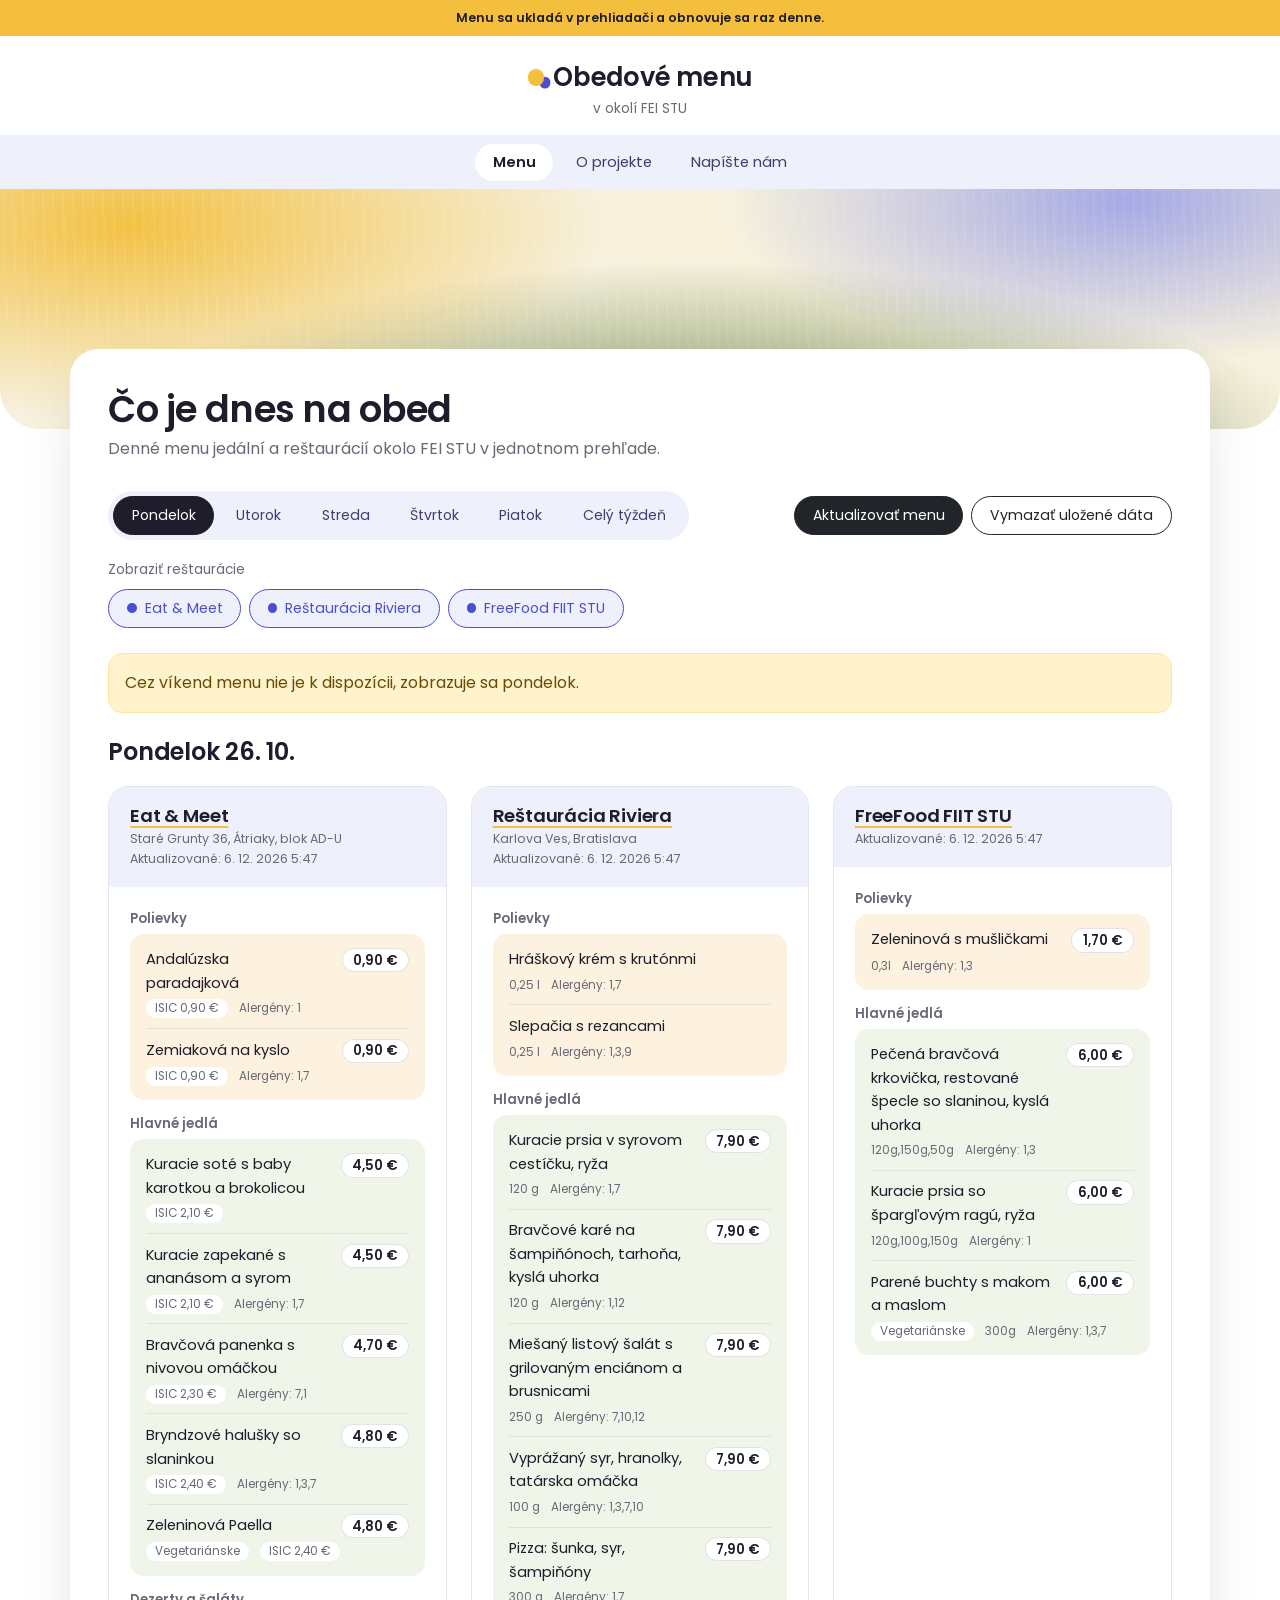
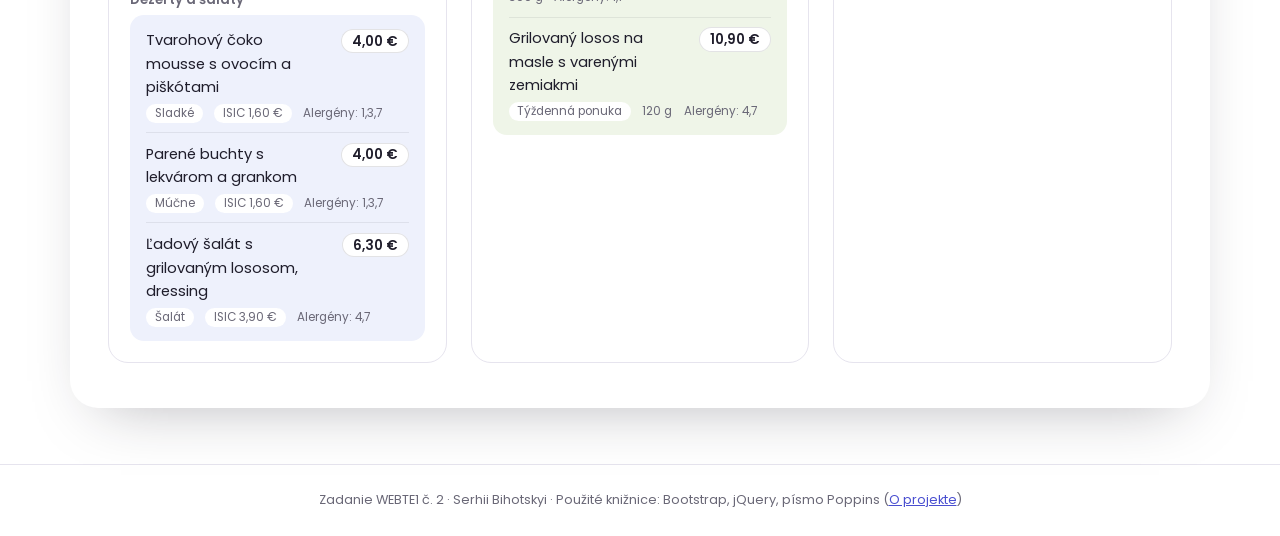
==== index.html @ c22cf991 "create end-to-end project" ====
<!DOCTYPE html>
<html lang="sk">
<head>
  <meta charset="utf-8">
  <meta name="viewport" content="width=device-width, initial-scale=1">
  <title>Obedové menu v okolí FEI STU</title>
  <meta name="description" content="Denné menu jedální a reštaurácií v okolí FEI STU na jednom mieste.">
  <link rel="icon" href="img/favicon.svg" type="image/svg+xml">
  <link rel="stylesheet" href="lib/bootstrap.min.css">
  <link rel="stylesheet" href="css/style.css">
</head>
<body>
  <div class="topbar">Menu sa ukladá v prehliadači a obnovuje sa raz denne.</div>
  <header class="site-header">
    <a class="brand" href="index.html">Obedové menu</a>
    <p class="tagline">v okolí FEI STU</p>
  </header>
  <nav class="site-nav" aria-label="Hlavná navigácia">
    <ul>
      <li><a href="index.html" aria-current="page">Menu</a></li>
      <li><a href="o-projekte.html">O projekte</a></li>
      <li><a href="o-projekte.html#napiste-nam">Napíšte nám</a></li>
    </ul>
  </nav>
  <div class="hero" aria-hidden="true"></div>

  <main class="container panel">
    <h1 class="page-title">Čo je dnes na obed</h1>
    <p class="lead-text">Denné menu jedální a reštaurácií okolo FEI STU v jednotnom prehľade.</p>

    <div class="toolbar">
      <div class="day-tabs" id="dayTabs" role="group" aria-label="Zobrazenie dňa">
        <button type="button" class="btn btn-day" data-day="0">Pondelok</button>
        <button type="button" class="btn btn-day" data-day="1">Utorok</button>
        <button type="button" class="btn btn-day" data-day="2">Streda</button>
        <button type="button" class="btn btn-day" data-day="3">Štvrtok</button>
        <button type="button" class="btn btn-day" data-day="4">Piatok</button>
        <button type="button" class="btn btn-day" data-day="all">Celý týždeň</button>
      </div>
      <div class="actions">
        <button type="button" class="btn btn-dark" id="btnUpdate">Aktualizovať menu</button>
        <button type="button" class="btn btn-outline-dark" id="btnClear">Vymazať uložené dáta</button>
      </div>
    </div>

    <fieldset class="filters">
      <legend>Zobraziť reštaurácie</legend>
      <div id="filters"></div>
    </fieldset>

    <div id="loader" class="loader d-none" role="status">
      <span class="spinner-border spinner-border-sm" aria-hidden="true"></span> Načítavam menu…
    </div>
    <div id="notice" class="alert alert-warning d-none" role="alert"></div>

    <h2 id="dayHeading" class="day-heading"></h2>
    <div id="menu" class="row g-4"></div>
  </main>

  <footer class="site-footer">
    <p>Zadanie WEBTE1 č. 2 · Serhii Bihotskyi · Použité knižnice: Bootstrap, jQuery, písmo Poppins (<a href="o-projekte.html">O projekte</a>)</p>
  </footer>

  <script src="lib/jquery.min.js"></script>
  <script src="js/app.js"></script>
</body>
</html>
---- css/style.css ----
@font-face {
  font-family: "Poppins";
  font-style: normal;
  font-weight: 400;
  font-display: swap;
  src: url("../fonts/poppins-latin-ext-400-normal.woff2") format("woff2");
  unicode-range: U+0100-02BA, U+02BD-02C5, U+02C7-02CC, U+02CE-02D7, U+02DD-02FF, U+0304, U+0308, U+0329, U+1D00-1DBF, U+1E00-1E9F, U+1EF2-1EFF, U+2020, U+20A0-20AB, U+20AD-20C0, U+2113, U+2C60-2C7F, U+A720-A7FF;
}
@font-face {
  font-family: "Poppins";
  font-style: normal;
  font-weight: 400;
  font-display: swap;
  src: url("../fonts/poppins-latin-400-normal.woff2") format("woff2");
  unicode-range: U+0000-00FF, U+0131, U+0152-0153, U+02BB-02BC, U+02C6, U+02DA, U+02DC, U+0304, U+0308, U+0329, U+2000-206F, U+20AC, U+2122, U+2191, U+2193, U+2212, U+2215, U+FEFF, U+FFFD;
}
@font-face {
  font-family: "Poppins";
  font-style: normal;
  font-weight: 600;
  font-display: swap;
  src: url("../fonts/poppins-latin-ext-600-normal.woff2") format("woff2");
  unicode-range: U+0100-02BA, U+02BD-02C5, U+02C7-02CC, U+02CE-02D7, U+02DD-02FF, U+0304, U+0308, U+0329, U+1D00-1DBF, U+1E00-1E9F, U+1EF2-1EFF, U+2020, U+20A0-20AB, U+20AD-20C0, U+2113, U+2C60-2C7F, U+A720-A7FF;
}
@font-face {
  font-family: "Poppins";
  font-style: normal;
  font-weight: 600;
  font-display: swap;
  src: url("../fonts/poppins-latin-600-normal.woff2") format("woff2");
  unicode-range: U+0000-00FF, U+0131, U+0152-0153, U+02BB-02BC, U+02C6, U+02DA, U+02DC, U+0304, U+0308, U+0329, U+2000-206F, U+20AC, U+2122, U+2191, U+2193, U+2212, U+2215, U+FEFF, U+FFFD;
}

:root {
  --mustard: #f3bf3c;
  --mustard-soft: #fcefc4;
  --ink: #1f1d2b;
  --muted: #6a6877;
  --lavender: #eef1fc;
  --indigo: #4a4fd0;
  --moss: #5d7a3a;
  --ochre: #b9772c;
  --line: #e6e4ee;
  --radius: 20px;
  --bs-body-font-family: "Poppins", "Helvetica Neue", Arial, sans-serif;
  --bs-body-color: var(--ink);
}

body { font-family: var(--bs-body-font-family); color: var(--ink); background: #fff; line-height: 1.6; }
a { color: var(--indigo); }
:focus-visible { outline: 3px solid var(--indigo); outline-offset: 2px; }

/* Hlavička */
.topbar { background: var(--mustard); text-align: center; font-size: 0.78rem; font-weight: 600; padding: 0.5rem 1rem; }
.site-header { text-align: center; padding: 1.3rem 1rem 1rem; }
.brand { display: inline-flex; align-items: center; font-size: 1.6rem; font-weight: 600; letter-spacing: -0.01em; color: var(--ink); text-decoration: none; }
.brand::before { content: ""; width: 0.65em; height: 0.65em; margin-right: 0.55rem; border-radius: 50%; background: var(--mustard); box-shadow: 0.35em 0.2em 0 -0.1em var(--indigo); }
.tagline { margin: 0; font-size: 0.85rem; color: var(--muted); }
.site-nav { position: sticky; top: 0; z-index: 20; background: var(--lavender); }
.site-nav ul { display: flex; flex-wrap: wrap; justify-content: center; gap: 0.3rem; list-style: none; margin: 0; padding: 0.55rem 1rem; }
.site-nav a { display: block; color: #3d3f6e; text-decoration: none; font-size: 0.92rem; padding: 0.4rem 1.1rem; border-radius: 999px; transition: background-color 0.15s; }
.site-nav a:hover { background: rgba(255, 255, 255, 0.7); }
.site-nav a[aria-current="page"] { background: #fff; color: var(--ink); font-weight: 600; }

/* Hero: farby zo vzoru (horčicová, levanduľová, machová) */
.hero {
  height: 240px;
  border-radius: 0 0 40px 40px;
  background:
    repeating-linear-gradient(88deg, rgba(255, 255, 255, 0.07) 0 2px, transparent 2px 10px),
    radial-gradient(60% 130% at 10% 15%, rgba(243, 191, 60, 0.95) 0, transparent 62%),
    radial-gradient(50% 110% at 88% 5%, rgba(112, 122, 235, 0.6) 0, transparent 62%),
    radial-gradient(75% 130% at 55% 115%, rgba(93, 122, 58, 0.9) 0, transparent 65%),
    #f6f0dc;
}
.panel { position: relative; background: #fff; max-width: 1140px; margin-top: -80px; margin-bottom: 3.5rem; padding: 2.4rem 2.4rem 2.8rem; border-radius: 28px; box-shadow: 0 24px 60px -30px rgba(31, 29, 43, 0.35); }
.page-title { font-size: 2.3rem; line-height: 1.15; font-weight: 600; letter-spacing: -0.02em; margin: 0 0 0.4rem; }
.lead-text { color: var(--muted); margin-bottom: 1.8rem; }

/* Ovládanie */
.toolbar { display: flex; flex-wrap: wrap; justify-content: space-between; align-items: center; gap: 1rem; margin-bottom: 1.2rem; }
.day-tabs { display: flex; flex-wrap: wrap; gap: 0.2rem; padding: 0.3rem; background: var(--lavender); border-radius: 999px; }
.actions, #filters { display: flex; flex-wrap: wrap; gap: 0.5rem; }
.btn { border-radius: 999px; font-size: 0.88rem; padding: 0.5rem 1.1rem; transition: background-color 0.15s, color 0.15s; }
.btn-day {
  --bs-btn-color: #3d3f6e;
  --bs-btn-bg: transparent;
  --bs-btn-border-color: transparent;
  --bs-btn-hover-color: var(--ink);
  --bs-btn-hover-bg: rgba(255, 255, 255, 0.7);
  --bs-btn-hover-border-color: transparent;
  --bs-btn-active-color: #fff;
  --bs-btn-active-bg: var(--ink);
  --bs-btn-active-border-color: var(--ink);
}
.btn-chip {
  --bs-btn-color: var(--ink);
  --bs-btn-bg: #fff;
  --bs-btn-border-color: var(--line);
  --bs-btn-hover-color: var(--ink);
  --bs-btn-hover-bg: var(--lavender);
  --bs-btn-hover-border-color: var(--line);
  --bs-btn-active-color: var(--indigo);
  --bs-btn-active-bg: var(--lavender);
  --bs-btn-active-border-color: var(--indigo);
  display: inline-flex;
  align-items: center;
}
.btn-chip::before { content: ""; width: 0.6rem; height: 0.6rem; margin-right: 0.5rem; border: 2px solid var(--muted); border-radius: 50%; }
.btn-check:checked + .btn-chip::before { background: var(--indigo); border-color: var(--indigo); }
.btn-check:focus-visible + .btn { outline: 3px solid var(--indigo); outline-offset: 2px; }
.filters { border: 0; padding: 0; margin: 0 0 1.6rem; }
.filters legend { font-size: 0.85rem; color: var(--muted); float: none; margin-bottom: 0.5rem; width: auto; }
.loader { display: flex; align-items: center; gap: 0.6rem; padding: 0.6rem 0; color: var(--muted); }
.alert { border-radius: 14px; }
.day-heading { font-size: 1.5rem; font-weight: 600; letter-spacing: -0.01em; margin: 1.6rem 0 1.2rem; }

/* Karty reštaurácií */
.resto-card { display: flex; flex-direction: column; height: 100%; overflow: hidden; background: #fff; border: 1px solid var(--line); border-radius: var(--radius); }
.resto-head { padding: 1.1rem 1.3rem; background: var(--lavender); }
.resto-name { font-size: 1.15rem; font-weight: 600; letter-spacing: -0.01em; margin: 0 0 0.15rem; }
.resto-name a { color: var(--ink); text-decoration-color: var(--mustard); text-decoration-thickness: 2px; text-underline-offset: 4px; }
.resto-name a:hover { color: var(--indigo); }
.resto-meta { margin: 0; font-size: 0.78rem; color: var(--muted); }
.resto-body { padding: 0.5rem 1.3rem 1.3rem; }
.day-block + .day-block { margin-top: 1rem; padding-top: 0.4rem; border-top: 1px solid var(--line); }
.day-title { font-size: 1rem; font-weight: 600; margin: 0.8rem 0 0; }
.day-date { font-weight: 400; color: var(--muted); margin-left: 0.5rem; font-size: 0.85rem; }
.group-title { font-size: 0.82rem; font-weight: 600; color: var(--muted); margin: 1rem 0 0.45rem; }

/* Polievky, hlavné jedlá a ostatné: každá skupina má svoju farbu */
.dishes { --tint: var(--lavender); list-style: none; margin: 0; padding: 0.3rem 1rem; border-radius: 14px; background: var(--tint); }
.dishes.soup { --tint: #fdf2e0; }
.dishes.main { --tint: #eff5e8; }
.dishes.other { --tint: var(--lavender); }
.dish { padding: 0.6rem 0; }
.dish + .dish { border-top: 1px solid rgba(31, 29, 43, 0.08); }
.dish-top { display: flex; justify-content: space-between; align-items: flex-start; gap: 1rem; }
.dish-name { font-size: 0.92rem; }
.price { flex: none; background: #fff; font-weight: 600; font-size: 0.82rem; padding: 0.1rem 0.7rem; border-radius: 999px; white-space: nowrap; box-shadow: inset 0 0 0 1px rgba(31, 29, 43, 0.12); }
.dish-meta { display: flex; flex-wrap: wrap; gap: 0.25rem 0.7rem; margin-top: 0.25rem; font-size: 0.74rem; color: var(--muted); }
.tag { background: #fff; padding: 0 0.55rem; border-radius: 999px; }
.empty { margin: 0.8rem 0 0; font-size: 0.88rem; color: var(--muted); }
.empty.error { color: #8f2b1d; background: #fbeeea; padding: 0.8rem 1rem; border-radius: 14px; }

/* O projekte a formulár */
.about section + section { margin-top: 2rem; padding-top: 1.6rem; border-top: 1px solid var(--line); }
.about h2 { font-size: 1.25rem; font-weight: 600; letter-spacing: -0.01em; margin: 0 0 0.8rem; }
.about li { margin-bottom: 0.3rem; }
.contact-form { max-width: 520px; }
.form-control { border-radius: 12px; border-color: var(--line); padding: 0.7rem 0.9rem; }
.form-control:focus { border-color: var(--indigo); box-shadow: 0 0 0 0.2rem rgba(74, 79, 208, 0.18); }

.site-footer { border-top: 1px solid var(--line); text-align: center; padding: 1.6rem 1rem; font-size: 0.8rem; color: var(--muted); }
.site-footer p { margin: 0; }

@media (max-width: 767px) {
  .page-title { font-size: 1.8rem; }
  .day-tabs { border-radius: 22px; width: 100%; }
  .day-tabs .btn { flex: 1 1 30%; }
}
@media (max-width: 575px) {
  .hero { height: 160px; border-radius: 0 0 28px 28px; }
  .panel { margin-top: -50px; padding: 1.4rem 1rem 2rem; border-radius: 22px; }
  .actions .btn { flex: 1 1 auto; }
}
@media (prefers-reduced-motion: reduce) {
  .btn, .site-nav a { transition: none; }
}
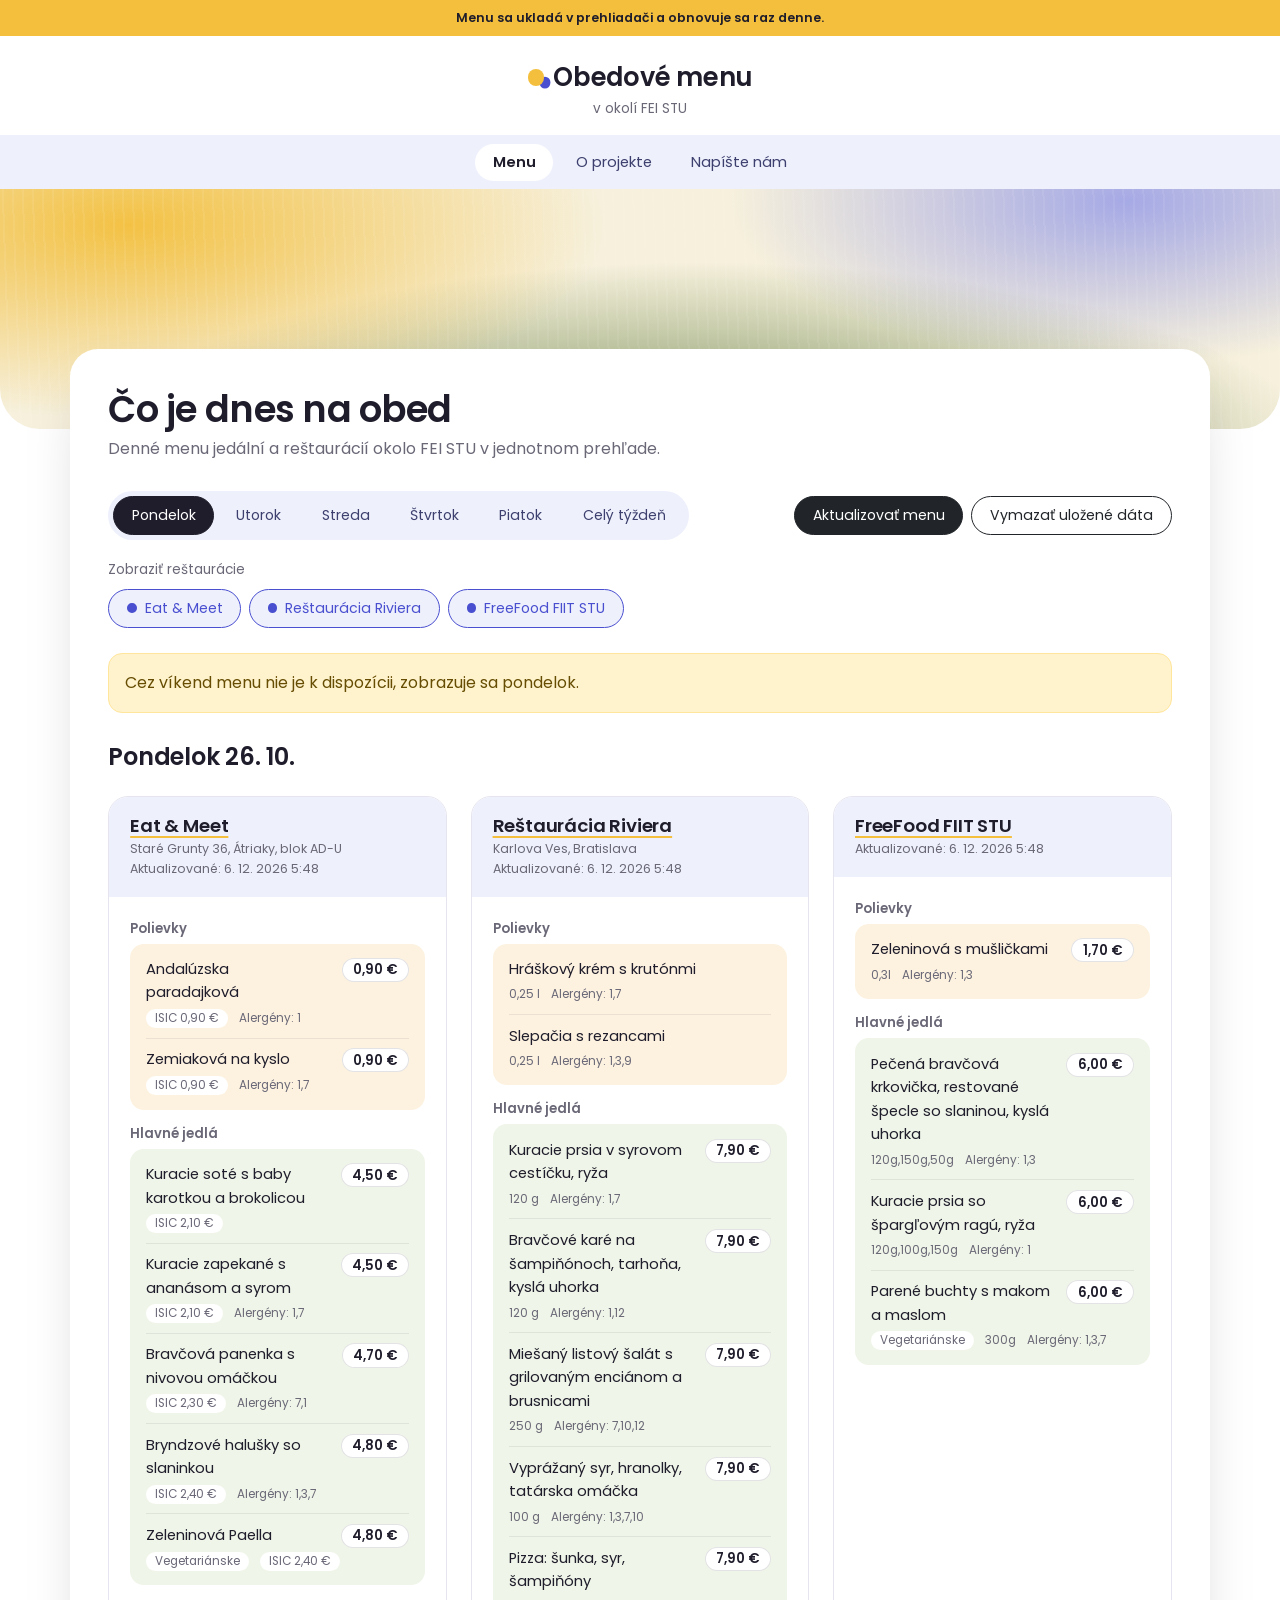
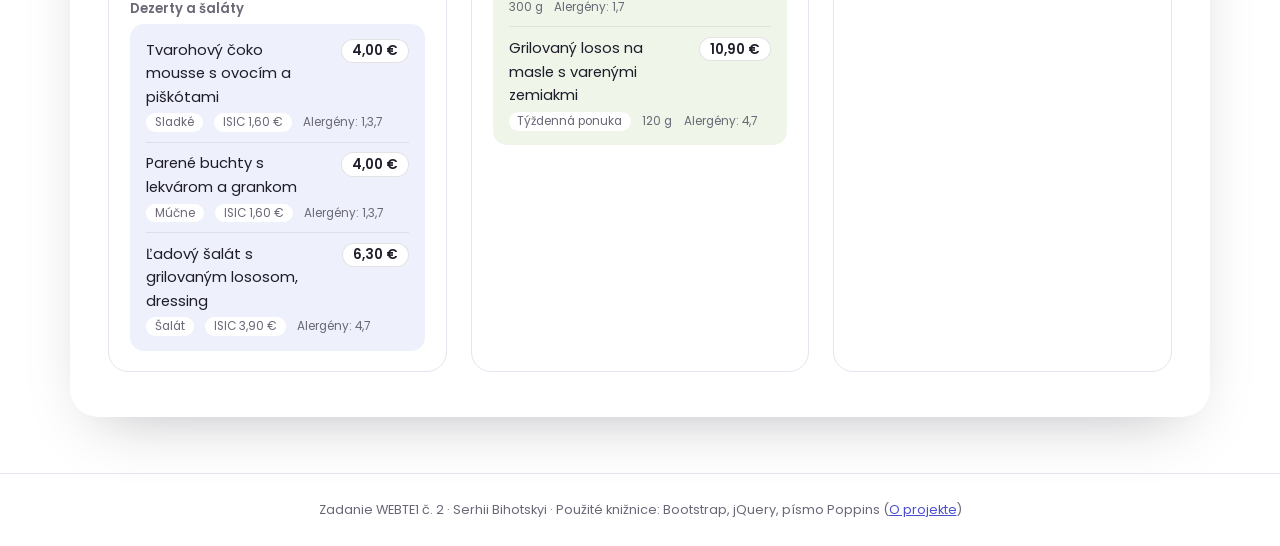
==== commit aa580687: "add validation" ====
--- a/index.html
+++ b/index.html
@@ -53,7 +53,7 @@
     </div>
     <div id="notice" class="alert alert-warning d-none" role="alert"></div>
 
-    <h2 id="dayHeading" class="day-heading"></h2>
+    <p id="dayHeading" class="day-heading"></p>
     <div id="menu" class="row g-4"></div>
   </main>
 
